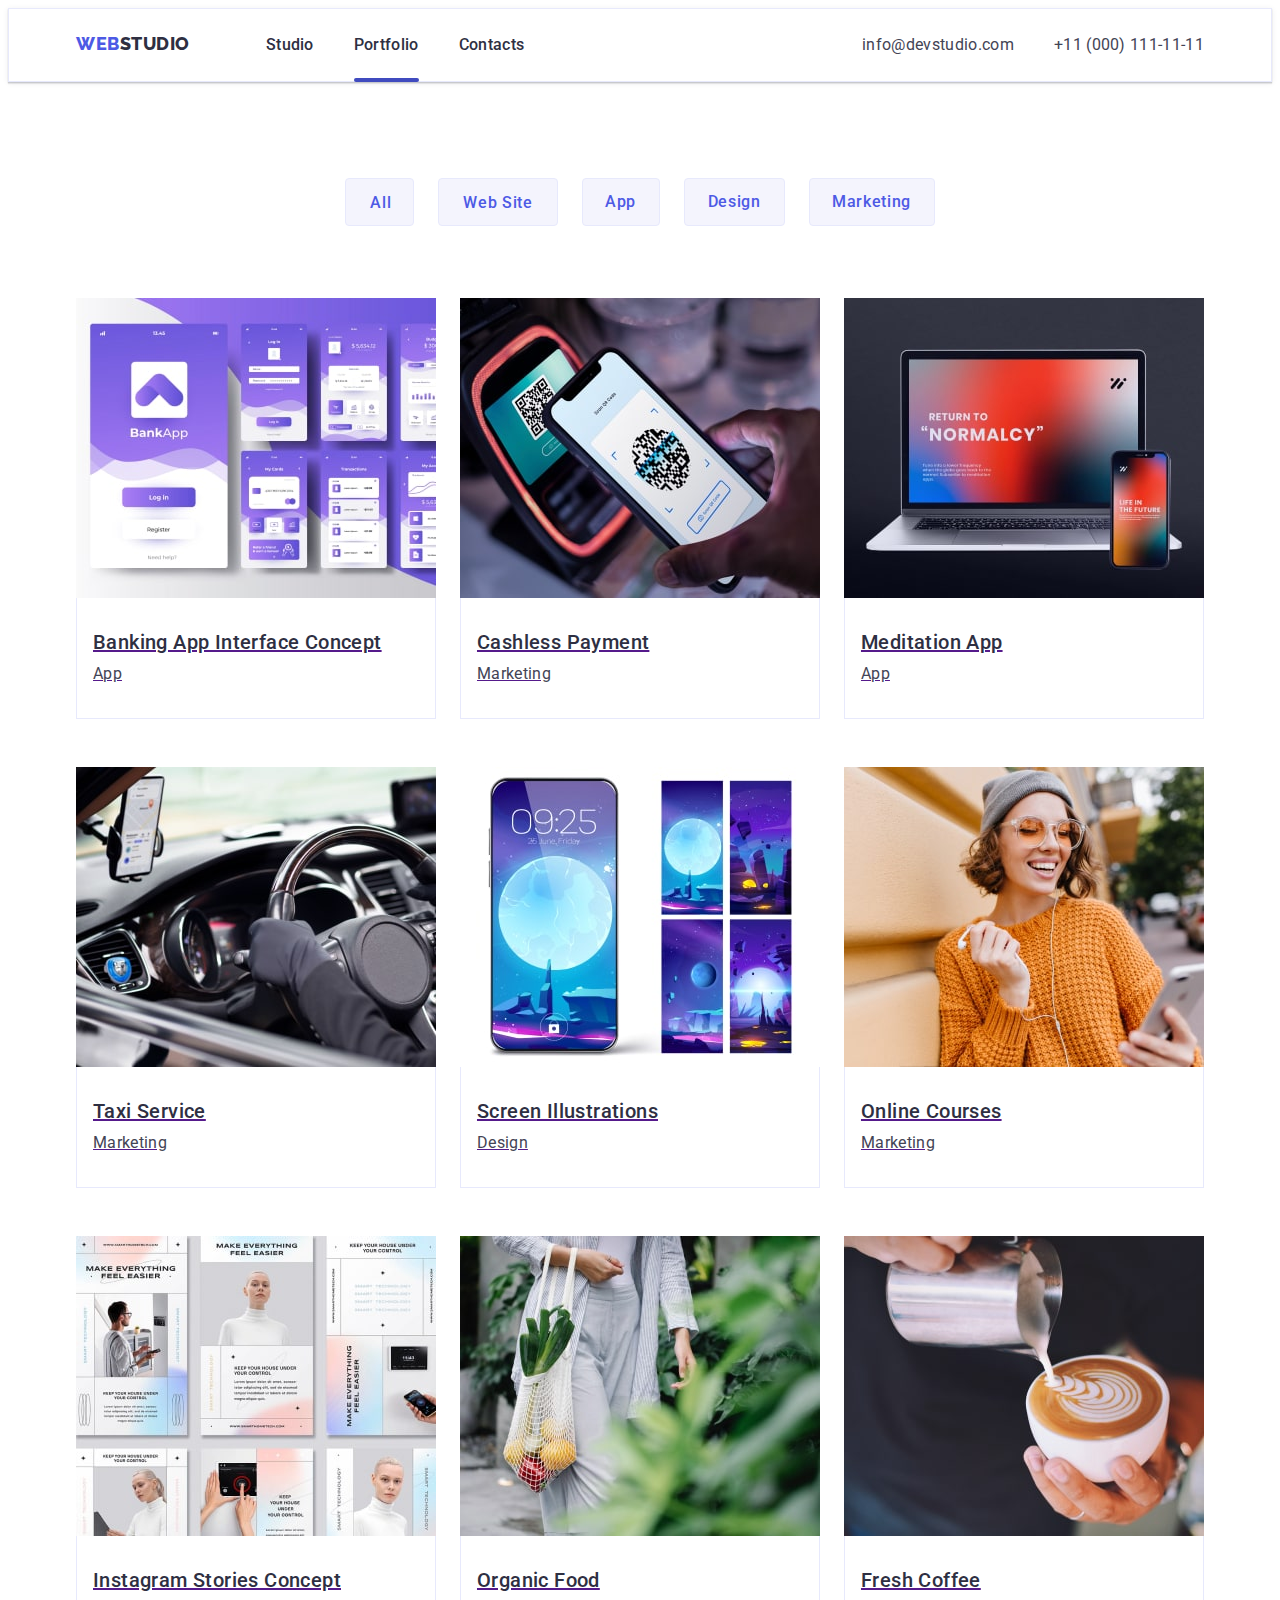
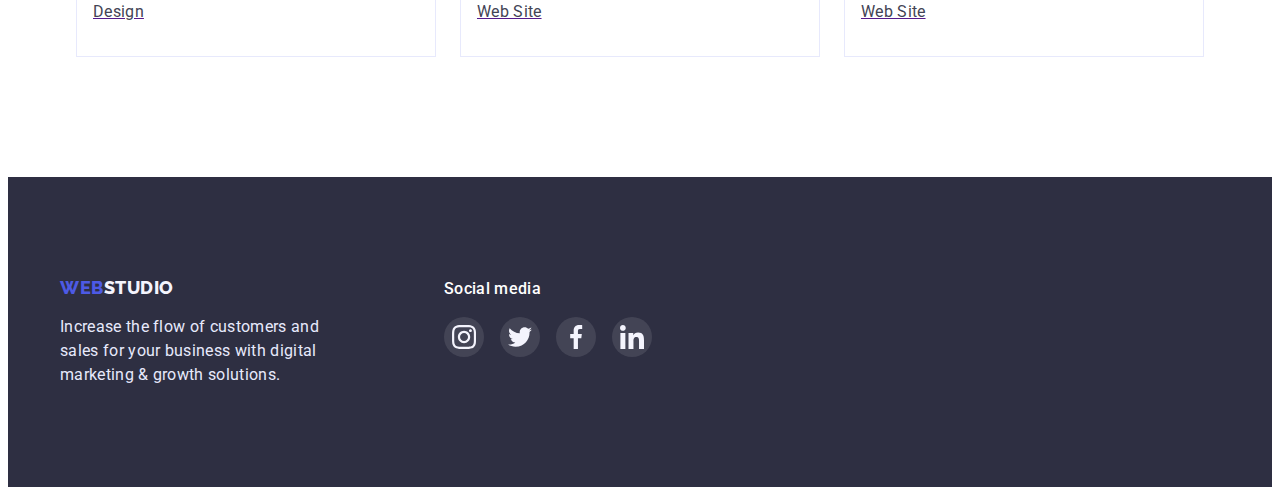
==== portfolio.html @ 3a89fd76 "new work" ====
<!DOCTYPE html>
<html lang="en">
  <head>
    <meta charset="UTF-8" />
    <meta http-equiv="X-UA-Compatible" content="IE=edge" />
    <meta name="viewport" content="width=device-width, initial-scale=1.0" />
    <title>Portfolio</title>
    <link rel="preconnect" href="https://fonts.googleapis.com" />
    <link rel="preconnect" href="https://fonts.gstatic.com" crossorigin />
    <link
      href="https://fonts.googleapis.com/css2?family=Raleway:wght@800&family=Roboto:wght@400;500;700;900&display=swap"
      rel="stylesheet"
    />
    <link
      rel="stylesheet"
      href="https://cdnjs.cloudflare.com/ajax/libs/modern-normalize/1.1.0/modern-normalize.min.css"
      integrity="sha512-wpPYUAdjBVSE4KJnH1VR1HeZfpl1ub8YT/NKx4PuQ5NmX2tKuGu6U/JRp5y+Y8XG2tV+wKQpNHVUX03MfMFn9Q=="
      crossorigin="anonymous"
      referrerpolicy="no-referrer"
    />
    <link rel="stylesheet" href="./css/styles.css" />
  </head>
  <body class="main">
    <!-- Header -->

    <header class="header">
      <div class="header-main-box container">
        <nav class="header-navigation">
          <div class="header-logo-box">
            <a href="./index.html" class="header-logo link-deco"
              ><span class="logo-color">Web</span>Studio</a
            >
          </div>
          <ul class="list header-list">
            <li class="header-li-1">
              <a href="./index.html" class="header-list-item1 link-deco"
                >Studio</a
              >
            </li>
            <li class="header-li-2">
              <a
                href="./portfolio.html"
                class="header-list-item2 link-deco active"
                >Portfolio</a
              >
            </li>
            <li>
              <a href="" class="header-list-item3 link-deco">Contacts</a>
            </li>
          </ul>
        </nav>
        <address class="header-contacts">
          <ul class="list header-contacts-flex">
            <li class="adress-list1">
              <a href="mailto:info@devstudio.com" class="header-mail link-deco"
                >info@devstudio.com</a
              >
            </li>
            <li>
              <a href="tel:+110001111111" class="header-tel link-deco"
                >+11 (000) 111-11-11</a
              >
            </li>
          </ul>
        </address>
      </div>
    </header>

    <!-- /Header -->

    <main>
      <!-- Buttons list-->
      <section class="main-section-box">
        <div class="container">
          <ul class="button-sections list">
            <li>
              <button type="button" class="button-item1">All</button>
            </li>
            <li>
              <button type="button" class="button-item2">Web Site</button>
            </li>
            <li><button type="button" class="button-item3">App</button></li>
            <li><button type="button" class="button-item4">Design</button></li>
            <li>
              <button type="button" class="button-item5">Marketing</button>
            </li>
          </ul>

          <!-- /Buttons list-->

          <!--Foto Section -->

          <ul class="list foto-section">
            <li class="foto-item">
              <a href="" class="foto-section-link">
                <div class="overlay">
                  <img
                    src="./images/banking-min.jpg"
                    alt="banking"
                    width="360"
                    height="300"
                  />
                  <div class="overlay-description">
                    <p class="decsription-text">
                      14 Stylish and User-Friendly App Design Concepts · Task
                      Manager App · Calorie Tracker App · Exotic Fruit Ecommerce
                      App · Cloud Storage App
                    </p>
                  </div>
                </div>
                <div class="team-text-box foto-border">
                  <h3 class="foto-section-h3">Banking App Interface Concept</h3>
                  <p class="foto-section-text">App</p>
                </div>
              </a>
            </li>
            <li class="foto-item">
              <a href="" class="foto-section-link">
                <div class="overlay">
                  <img
                    src="./images/payment-min.jpg"
                    alt="paiment"
                    width="360"
                    height="300"
                  />
                  <div class="overlay-description">
                    <p class="decsription-text">
                      14 Stylish and User-Friendly App Design Concepts · Task
                      Manager App · Calorie Tracker App · Exotic Fruit Ecommerce
                      App · Cloud Storage App
                    </p>
                  </div>
                </div>
                <div class="team-text-box foto-border">
                  <h3 class="foto-section-h3">Cashless Payment</h3>
                  <p class="foto-section-text">Marketing</p>
                </div>
              </a>
            </li>
            <li class="foto-item">
              <a href="" class="foto-section-link">
                <div class="overlay">
                  <img
                    src="./images/app-min.jpg"
                    alt="meditaionapp"
                    width="360"
                    height="300"
                  />
                  <div class="overlay-description">
                    <p class="decsription-text">
                      14 Stylish and User-Friendly App Design Concepts · Task
                      Manager App · Calorie Tracker App · Exotic Fruit Ecommerce
                      App · Cloud Storage App
                    </p>
                  </div>
                </div>
                <div class="team-text-box foto-border">
                  <h3 class="foto-section-h3">Meditation App</h3>
                  <p class="foto-section-text">App</p>
                </div>
              </a>
            </li>
            <li class="foto-item">
              <a href="" class="foto-section-link">
                <div class="overlay">
                  <img
                    src="./images/taxy-min.jpg"
                    alt="taxiservice"
                    width="360"
                    height="300"
                  />
                  <div class="overlay-description">
                    <p class="decsription-text">
                      14 Stylish and User-Friendly App Design Concepts · Task
                      Manager App · Calorie Tracker App · Exotic Fruit Ecommerce
                      App · Cloud Storage App
                    </p>
                  </div>
                </div>
                <div class="team-text-box foto-border">
                  <h3 class="foto-section-h3">Taxi Service</h3>
                  <p class="foto-section-text">Marketing</p>
                </div>
              </a>
            </li>
            <li class="foto-item">
              <a href="" class="foto-section-link">
                <div class="overlay">
                  <img
                    src="./images/illustrations-min.jpg"
                    alt="illustrations"
                    width="360"
                    height="300"
                  />
                  <div class="overlay-description">
                    <p class="decsription-text">
                      14 Stylish and User-Friendly App Design Concepts · Task
                      Manager App · Calorie Tracker App · Exotic Fruit Ecommerce
                      App · Cloud Storage App
                    </p>
                  </div>
                </div>
                <div class="team-text-box foto-border">
                  <h3 class="foto-section-h3">Screen Illustrations</h3>
                  <p class="foto-section-text">Design</p>
                </div>
              </a>
            </li>
            <li class="foto-item">
              <a href="" class="foto-section-link">
                <div class="overlay">
                  <img
                    src="./images/courses-min.jpg"
                    alt="courses"
                    width="360"
                    height="300"
                  />
                  <div class="overlay-description">
                    <p class="decsription-text">
                      14 Stylish and User-Friendly App Design Concepts · Task
                      Manager App · Calorie Tracker App · Exotic Fruit Ecommerce
                      App · Cloud Storage App
                    </p>
                  </div>
                </div>
                <div class="team-text-box foto-border">
                  <h3 class="foto-section-h3">Online Courses</h3>
                  <p class="foto-section-text">Marketing</p>
                </div>
              </a>
            </li>
            <li class="foto-item">
              <a href="" class="foto-section-link">
                <div class="overlay">
                  <img
                    src="./images/instagram-min.jpg"
                    alt="instastories"
                    width="360"
                    height="300"
                  />
                  <div class="overlay-description">
                    <p class="decsription-text">
                      14 Stylish and User-Friendly App Design Concepts · Task
                      Manager App · Calorie Tracker App · Exotic Fruit Ecommerce
                      App · Cloud Storage App
                    </p>
                  </div>
                </div>
                <div class="team-text-box foto-border">
                  <h3 class="foto-section-h3">Instagram Stories Concept</h3>
                  <p class="foto-section-text">Design</p>
                </div>
              </a>
            </li>
            <li class="foto-item">
              <a href="" class="foto-section-link">
                <div class="overlay">
                  <img
                    src="./images/food-min.jpg"
                    alt="organicfood"
                    width="360"
                    height="300"
                  />
                  <div class="overlay-description">
                    <p class="decsription-text">
                      14 Stylish and User-Friendly App Design Concepts · Task
                      Manager App · Calorie Tracker App · Exotic Fruit Ecommerce
                      App · Cloud Storage App
                    </p>
                  </div>
                </div>
                <div class="team-text-box foto-border">
                  <h3 class="foto-section-h3">Organic Food</h3>
                  <p class="foto-section-text">Web Site</p>
                </div>
              </a>
            </li>
            <li class="foto-item">
              <a href="" class="foto-section-link">
                <div class="overlay">
                  <img
                    src="./images/coffee-min.jpg"
                    alt="freshcoffee"
                    width="360"
                    height="300"
                  />
                  <div class="overlay-description">
                    <p class="decsription-text">
                      14 Stylish and User-Friendly App Design Concepts · Task
                      Manager App · Calorie Tracker App · Exotic Fruit Ecommerce
                      App · Cloud Storage App
                    </p>
                  </div>
                </div>
                <div class="team-text-box foto-border">
                  <h3 class="foto-section-h3">Fresh Coffee</h3>
                  <p class="foto-section-text">Web Site</p>
                </div>
              </a>
            </li>
          </ul>
        </div>
      </section>
    </main>

    <!-- Footer -->
    <footer class="background-footer">
      <div class="footer-container">
        <div>
          <a href="./index.html" class="footer-title link-deco"
            ><span class="logo-color">Web</span>Studio</a
          >
          <p class="footer-text">
            Increase the flow of customers and sales for your business with
            digital marketing & growth solutions.
          </p>
        </div>
        <div class="footer-social-box">
          <p class="footer-social-text">Social media</p>
          <ul class="footer-socials-list list">
            <li class="footer-icons">
              <a href="" class="footer-icon-1">
                <svg width="24" height="24">
                  <use href="./images/symbol-defs.svg#icon-instagram"></use>
                </svg>
              </a>
            </li>
            <li class="footer-icons">
              <a href="" class="footer-icon-1">
                <svg width="24" height="24">
                  <use href="./images/symbol-defs.svg#icon-twitter"></use>
                </svg>
              </a>
            </li>
            <li class="footer-icons">
              <a href="" class="footer-icon-1">
                <svg width="24" height="24">
                  <use href="./images/symbol-defs.svg#icon-facebook"></use>
                </svg>
              </a>
            </li>
            <li class="footer-icons">
              <a href="" class="footer-icon-1">
                <svg width="24" height="24">
                  <use href="./images/symbol-defs.svg#icon-linkedin"></use>
                </svg>
              </a>
            </li>
          </ul>
        </div>
      </div>
    </footer>
  </body>
</html>
---- css/styles.css ----
:root {
  --main-title-color: #2e2f42;
  --secondary-text-color: #434455;
  --button-section-color: #4d5ae5;
}

h1,
h2,
h3,
h4,
h5,
h6,
p {
  margin: 0;
}

ul {
  margin: 0;
  padding: 0;
}

img {
  display: block;
}
body {
  font-family: "Roboto", sans-serif;
}

.container {
  width: 1160px;
  margin: 0 auto;
  padding-left: 16px;
  padding-right: 16px;
  box-sizing: border-box;
}

.header-main-box {
  display: flex;
  align-items: center;
}

.list {
  list-style: none;
  margin: 0;
  padding: 0;
}
/* ---------------  Header ----------*/

.header {
  border: 1px solid #e7e9fc;
  padding: 24px 0;
  box-shadow: 0px 2px 1px rgba(46, 47, 66, 0.08),
    0px 1px 1px rgba(46, 47, 66, 0.16), 0px 1px 6px rgba(46, 47, 66, 0.08);
}

.header-navigation {
  display: flex;
}
.header-logo {
  font-family: "Raleway";
  font-style: normal;
  font-weight: 800;
  font-size: 18px;
  line-height: 1.2;
  letter-spacing: 0.03em;
  color: var(--main-title-color);
  text-transform: uppercase;
}

.header-logo-box {
  margin-right: 76px;
}

.header-list {
  display: flex;
  margin-left: 0 auto;
}

.header-contacts {
  margin-left: auto;
}

.header-contacts-flex {
  display: flex;
}

.logo-color {
  color: #4d5ae5;
}

.active {
  position: relative;
}

.header-list-item1 {
  font-weight: 500;
  font-size: 16px;
  line-height: 1.5;
  letter-spacing: 0.02em;
  color: var(--main-title-color);
  transition: 250ms cubic-bezier(0.4, 0, 0.2, 1);
}

.active::after {
  content: "";
  position: absolute;
  left: 0;
  bottom: -145%;
  display: block;
  width: 100%;
  height: 4px;
  background-color: #404bbf;
  border-radius: 2px;
}

.header-li-1 {
  margin-right: 40px;
}

.header-list-item1:hover,
.header-list-item1:focus {
  color: #404bbf;
}

.header-list-item2 {
  font-weight: 500;
  font-size: 16px;
  line-height: 1.5;
  letter-spacing: 0.02em;
  color: var(--main-title-color);
  transition: 250ms cubic-bezier(0.4, 0, 0.2, 1);
}

.header-li-2 {
  margin-right: 40px;
}

.header-list-item2:hover,
.header-list-item2:focus {
  color: #404bbf;
}

.header-list-item3 {
  font-weight: 500;
  font-size: 16px;
  line-height: 1.5;
  letter-spacing: 0.02em;
  color: var(--main-title-color);
  transition: 250ms cubic-bezier(0.4, 0, 0.2, 1);
}

.header-list-item3:hover,
.header-list-item3:focus {
  color: #404bbf;
}

.header-mail {
  font-style: normal;
  font-weight: 400;
  font-size: 16px;
  line-height: 1.5;
  letter-spacing: 0.02em;
  color: #434455;
  transition: 250ms cubic-bezier(0.4, 0, 0.2, 1);
}

.header-mail:hover,
.header-mail:focus {
  color: #404bbf;
}

.header-tel {
  font-style: normal;
  font-weight: 400;
  font-size: 16px;
  line-height: 1.5;
  letter-spacing: 0.02em;
  color: #434455;
  transition: 250ms cubic-bezier(0.4, 0, 0.2, 1);
}

.adress-list1 {
  margin-right: 40px;
}

.header-tel:hover,
.header-tel:focus {
  color: #404bbf;
}

/* /Header */

/* -----------------------Web Studio ---*/

.main {
  background: #ffffff;
}

.link-deco {
  text-decoration: none;
}

/*------- Hero Section */

.hero-background {
  padding-top: 188px;
  padding-bottom: 188px;
  margin: auto;

  background-color: #2e2f42;

  background-image: linear-gradient(
      rgba(46, 47, 66, 0.7),
      rgba(46, 47, 66, 0.7)
    ),
    url(../images/people-office\ .jpg);

  height: 600px;
  max-width: 1440px;
  background-size: cover;
  background-repeat: no-repeat;
  background-position: center;
}

.hero-title {
  margin: 0 auto;
  margin-bottom: 48px;
  width: 496px;
  font-style: normal;
  font-size: 56px;
  line-height: 1.1;
  letter-spacing: 0.02em;
  color: #ffffff;
  text-align: center;
}

.hero-button {
  font-family: "Roboto";
  font-style: normal;
  font-weight: 500;
  font-size: 16px;
  line-height: 1.5;
  letter-spacing: 0.04em;
  color: #ffffff;
  background: #4d5ae5;
  cursor: pointer;
  padding: 16px 32px;
  border-radius: 4px;
  border: none;
  display: inline-block;
  margin-left: auto;
  margin-right: auto;
  transition: 250ms cubic-bezier(0.4, 0, 0.2, 1);
}

.hero-button:hover,
.hero-button:focus {
  background: #404bbf;
}

.hero-main-box {
  margin: 0 auto;
  display: flex;
  flex-direction: column;
}

.backdrop {
  position: absolute;
  top: 0;
  left: 0;
  width: 100%;
  height: 676px;
  background-color: rgba(33, 33, 33, 0.2);
  opacity: 1;
  transition: opacity 250ms cubic-bezier(0.4, 0, 0.2, 1);
}

.backdrop.is-hidden {
  opacity: 0;
  pointer-events: none;
}

.modal {
  position: absolute;
  width: 408px;
  height: 576px;
  transform: translate(-50%, -50%);
  background: #fcfcfc;
  top: 374px;
  left: 50%;
  padding: 24px;
  transition: 250ms cubic-bezier(0.4, 0, 0.2, 1);
}

.modal-button {
  position: absolute;
  top: 24px;
  right: 24px;
  width: 24px;
  height: 24px;
  background: #e7e9fc;
  border: 1px solid rgba(0, 0, 0, 0.1);
  border-radius: 50%;
  margin-left: auto;
  transition: 250ms cubic-bezier(0.4, 0, 0.2, 1);
  display: flex;
  padding: 0;
}

.modal-button:hover,
.modal-button:focus {
  background: #404bbf;
  fill: #ffffff;
}

.close-modal-icon {
  width: 8px;
  height: 8px;
  margin: auto;
}

/* /Hero Section */

/* ----------------Section 1 */

.main-section1-h3 {
  font-weight: 500;
  font-size: 20px;
  line-height: 1.2;
  letter-spacing: 0.02em;
  color: var(--main-title-color);
  margin: 0;
}

.main-section1-text {
  font-weight: 400;
  font-size: 16px;
  line-height: 1.5;
  letter-spacing: 0.02em;
  color: var(--secondary-text-color);
  width: 264px;
  margin: 0;
  margin-top: 8px;
}

.section1-box-item {
  height: 112px;
  background: #f4f4fd;
  border-radius: 4px;
  margin-bottom: 8px;
  display: flex;
  justify-content: center;
  align-items: center;
}

.section1-icons {
  display: flex;
  width: 64px;
  height: 64px;
}

/* /Section 1 */

.section1-box {
  padding-top: 120px;
  padding-bottom: 120px;
}

.section-1 {
  display: flex;
  list-style: none;
  padding: 0;
  gap: 24px;
  margin-left: 0;
}

/*---------------- Section 2 */

.section2-box {
  padding-bottom: 120px;
}

.main-section2-h2 {
  font-size: 36px;
  line-height: 1.1;
  letter-spacing: 0.02em;
  color: var(--main-title-color);
  display: flex;
  justify-content: center;
  margin-bottom: 72px;
}

.section-2 {
  display: flex;
  justify-content: center;
  gap: 24px;
}
/* /Section 2 */

/* -----------------Section 3*/

.team-text-box {
  padding: 32px 16px;
}

.main-section3-h2 {
  font-size: 36px;
  line-height: 1.1;
  letter-spacing: 0.02em;
  color: var(--main-title-color);
  margin: 0;
  display: flex;
  justify-content: center;
  margin-bottom: 72px;
  text-transform: capitalize;
}

.our-team-h3 {
  font-weight: 500;
  font-size: 20px;
  line-height: 1.2;
  letter-spacing: 0.02em;
  color: var(--main-title-color);
  display: flex;
  justify-content: center;
  margin: 0;
  margin-bottom: 8px;
}

.our-team-text {
  font-weight: 400;
  font-size: 16px;
  line-height: 1.5;
  letter-spacing: 0.02em;
  color: var(--secondary-text-color);
  display: flex;
  justify-content: center;
  margin: 0;
}

.team-section {
  background: #f4f4fd;
  padding-bottom: 120px;
  padding-top: 120px;
}

.team-list-1 {
  display: flex;
  flex-direction: column;
  background: #ffffff;
  box-shadow: 0px 1px 6px rgba(46, 47, 66, 0.08),
    0px 1px 1px rgba(46, 47, 66, 0.16), 0px 2px 1px rgba(46, 47, 66, 0.08);
  border-radius: 0px 0px 4px 4px;
}

.social-list {
  display: flex;
  gap: 24px;
  justify-content: center;
  margin-top: 8px;
}

.team-list-size {
  width: 40px;
  height: 40px;
}

.social-link-item {
  display: flex;
  width: 40px;
  height: 40px;
  background-color: #4d5ae5;
  border-radius: 50%;
  justify-content: center;
  align-items: center;
  transition: 250ms cubic-bezier(0.4, 0, 0.2, 1);
}

.team-sections-svg {
  display: flex;
  width: 16px;
  height: 16px;
}

.team-sections-svg {
  fill: currentColor;
}

.social-link-item:hover,
.social-link-item:focus {
  background-color: #404bbf;
}

/* /Section 3*/

/* Section 4 */

.customers-section {
  padding-top: 130px;
  padding-bottom: 120px;
}

.main-section4-h2 {
  font-size: 36px;
  line-height: 1.1;
  letter-spacing: 0.02em;
  color: var(--main-title-color);
  margin: 0;
  display: flex;
  justify-content: center;
  margin-bottom: 72px;
  text-transform: capitalize;
}

.customers-list {
  display: flex;
  gap: 24px;
}

.customers-items {
  width: 168px;
  height: 88px;
  border: 1px solid #8e8f99;
  border-radius: 4px;
  display: flex;
  justify-content: center;
  align-items: center;
  color: #8e8f99;
  transition: 250ms cubic-bezier(0.4, 0, 0.2, 1);
}

.customers-items:hover,
.customers-items:focus {
  border: 1px solid #404bbf;
  color: #404bbf;
}

.section4-icon-1 {
  width: 41px;
  height: 47px;
  fill: #8e8f99;
  fill: currentColor;
}

.section4-icon-2 {
  width: 40px;
  height: 52px;
  /* fill: #8e8f99; */
  fill: currentColor;
}

.section4-icon-3 {
  width: 44px;
  height: 41px;
  fill: #8e8f99;
  fill: currentColor;
}

.section4-icon-4 {
  width: 84px;
  height: 41px;
  fill: #8e8f99;
  fill: currentColor;
}

.section4-icon-5 {
  width: 63px;
  height: 45px;
  fill: #8e8f99;
  fill: currentColor;
}

.section4-icon-6 {
  width: 94px;
  height: 44px;
  fill: #8e8f99;
  fill: currentColor;
}

/* /Section 4 */

/* ------------------------Portfolio */

/* ------Button list-------- */

.main-section-box {
  padding-top: 96px;
  padding-bottom: 120px;
}

.button-sections {
  display: flex;
  justify-content: center;
  gap: 24px;
  margin-bottom: 72px;
}

.button-item1 {
  font-family: "Roboto";
  font-weight: 500;
  font-size: 16px;
  line-height: 1.5;
  letter-spacing: 0.04em;
  color: var(--button-section-color);
  background: #f4f4fd;
  cursor: pointer;
  width: 69px;
  height: 48px;
  border-radius: 4px;
  border: 1px solid #e7e9fc;
  padding: 12px 24px;
  transition: 250ms cubic-bezier(0.4, 0, 0.2, 1);
}

.button-item1:hover,
.button-item1:focus {
  color: #ffffff;
  background: #404bbf;
  box-shadow: 0px 3px 1px rgba(0, 0, 0, 0.1), 0px 2px 1px rgba(0, 0, 0, 0.08),
    0px 2px 2px rgba(0, 0, 0, 0.12);
  border: #ffffff;
}

.button-item2 {
  font-family: "Roboto";
  font-weight: 500;
  font-size: 16px;
  line-height: 1.5;
  letter-spacing: 0.04em;
  color: var(--button-section-color);
  background: #f4f4fd;
  cursor: pointer;
  height: 48px;
  border: 1px solid #e7e9fc;
  border-radius: 4px;
  padding: 12px 24px;
  transition: 250ms cubic-bezier(0.4, 0, 0.2, 1);
}

.button-item2:hover,
.button-item2:focus {
  color: #ffffff;
  background: #404bbf;
  box-shadow: 0px 3px 1px rgba(0, 0, 0, 0.1), 0px 2px 1px rgba(0, 0, 0, 0.08),
    0px 2px 2px rgba(0, 0, 0, 0.12);
  border: #ffffff;
}

.button-item3 {
  font-family: "Roboto";
  font-weight: 500;
  font-size: 16px;
  line-height: 1.5;
  letter-spacing: 0.04em;
  color: var(--button-section-color);
  background: #f4f4fd;
  cursor: pointer;
  width: 78px;
  height: 48px;
  border: 1px solid #e7e9fc;
  border-radius: 4px;
  transition: 250ms cubic-bezier(0.4, 0, 0.2, 1);
}

.button-item3:hover,
.button-item3:focus {
  color: #ffffff;
  background: #404bbf;
  box-shadow: 0px 3px 1px rgba(0, 0, 0, 0.1), 0px 2px 1px rgba(0, 0, 0, 0.08),
    0px 2px 2px rgba(0, 0, 0, 0.12);
  border: #ffffff;
}

.button-item4 {
  font-family: "Roboto";
  font-weight: 500;
  font-size: 16px;
  line-height: 1.5;
  letter-spacing: 0.04em;
  color: var(--button-section-color);
  background: #f4f4fd;
  cursor: pointer;
  width: 101px;
  height: 48px;
  border: 1px solid #e7e9fc;
  border-radius: 4px;
  transition: 250ms cubic-bezier(0.4, 0, 0.2, 1);
}

.button-item4:hover,
.button-item4:focus {
  color: #ffffff;
  background: #404bbf;
  box-shadow: 0px 3px 1px rgba(0, 0, 0, 0.1), 0px 2px 1px rgba(0, 0, 0, 0.08),
    0px 2px 2px rgba(0, 0, 0, 0.12);
  border: #ffffff;
}

.button-item5 {
  font-family: "Roboto";
  font-weight: 500;
  font-size: 16px;
  line-height: 1.5;
  letter-spacing: 0.04em;
  color: var(--button-section-color);
  background: #f4f4fd;
  cursor: pointer;
  width: 126px;
  height: 48px;
  border: 1px solid #e7e9fc;
  border-radius: 4px;
  transition: 250ms cubic-bezier(0.4, 0, 0.2, 1);
}

.button-item5:hover,
.button-item5:focus {
  color: #ffffff;
  background: #404bbf;
  box-shadow: 0px 3px 1px rgba(0, 0, 0, 0.1), 0px 2px 1px rgba(0, 0, 0, 0.08),
    0px 2px 2px rgba(0, 0, 0, 0.12);
  border: #ffffff;
}

/* /Button list */

/* ---------Portfolio Foto Section ------ */

.foto-section-h3 {
  font-weight: 500;
  font-size: 20px;
  line-height: 1.2;
  letter-spacing: 0.02em;
  color: var(--main-title-color);
  margin-bottom: 8px;
}

.foto-section-text {
  font-weight: 400;
  font-size: 16px;
  line-height: 1.5;
  letter-spacing: 0.02em;
  color: var(--secondary-text-color);
  margin: 0;
}

.foto-border {
  background: #ffffff;
  border-bottom: 1px solid #e7e9fc;
  border-left: 1px solid #e7e9fc;
  border-right: 1px solid #e7e9fc;
}

.foto-section {
  display: flex;
  flex-wrap: wrap;
  row-gap: 48px;
  column-gap: 24px;
}

.foto-item {
  width: calc((100% - 48px) / 3);
}

.foto-section-link {
  display: block;
  position: relative;
  overflow: hidden;
  width: 100%;
  height: 100%;
}

.foto-section-link:hover,
.foto-section-link:focus {
  transition-duration: 250ms;
  box-shadow: 0px 1px 6px rgba(46, 47, 66, 0.08),
    0px 1px 1px rgba(46, 47, 66, 0.16), 0px 2px 1px rgba(46, 47, 66, 0.08);
}

/* <<----- box shadow working  */
/* .foto-item:hover,
.foto-item:focus {
  /* transition-duration: 3000ms;
  box-shadow: 0px 1px 6px rgba(46, 47, 66, 0.08),
    0px 1px 1px rgba(46, 47, 66, 0.16), 0px 2px 1px rgba(46, 47, 66, 0.08);
} */

.overlay {
  position: relative;
  overflow: hidden;
}

.overlay-description {
  position: absolute;
  top: 0;
  left: 0;
  width: 100%;
  height: 100%;
  padding: 41px 32px 163px 32px;
  background: #4d5ae5;
  transform: translateY(100%);
  transition: transform 250ms cubic-bezier(0.4, 0, 0.2, 1);
}

.foto-section-link:hover .overlay-description {
  opacity: 0.8;
  transform: translateY(0);
}

.foto-section-link:focus .overlay-description {
  opacity: 0.8;
  transform: translateY(0);
}

.decsription-text {
  width: auto;
  height: 96px;
  font-weight: 400;
  font-size: 16px;
  line-height: 1.5;
  letter-spacing: 0.02em;
  color: #f4f4fd;
}

/* ---//Portfolio Foto Section--- */

/* -------------------Footer */

.footer-container {
  display: flex;
  width: 1160px;
  margin: 0 auto;
  padding-left: 16px;
  padding-right: 16px;
}

.background-footer {
  background: #2e2f42;
  padding-top: 100px;
  padding-bottom: 100px;
}

.footer-title {
  font-family: "Raleway";
  font-style: normal;
  font-weight: 800;
  font-size: 18px;
  line-height: 1.2;
  color: #f4f4fd;
  letter-spacing: 0.03em;
  text-transform: uppercase;
  margin-bottom: 16px;
  display: inline-block;
}
.footer-text {
  font-weight: 400;
  font-size: 16px;
  line-height: 1.5;
  color: #e7e9fc;
  letter-spacing: 0.02em;
  width: 264px;
}

.footer-social-text {
  font-weight: 500;
  font-size: 16px;
  line-height: 1.5;
  letter-spacing: 0.02em;
  color: #ffffff;
  margin-bottom: 16px;
}

.footer-social-box {
  margin-left: 120px;
  margin-right: auto;
}

.footer-socials-list {
  display: flex;
  justify-content: center;
  gap: 16px;
}

.footer-icon-1:hover,
.footer-icon-1:focus {
  background-color: #31d0aa;
}

.footer-icon-1 {
  display: flex;
  width: 40px;
  height: 40px;
  background-color: rgba(255, 255, 255, 0.1);
  border-radius: 50%;
  justify-content: center;
  align-items: center;
  transition: 250ms cubic-bezier(0.4, 0, 0.2, 1);
}

.footer-svg {
  display: flex;
  width: 24px;
  height: 24px;
}

/* /Footer */
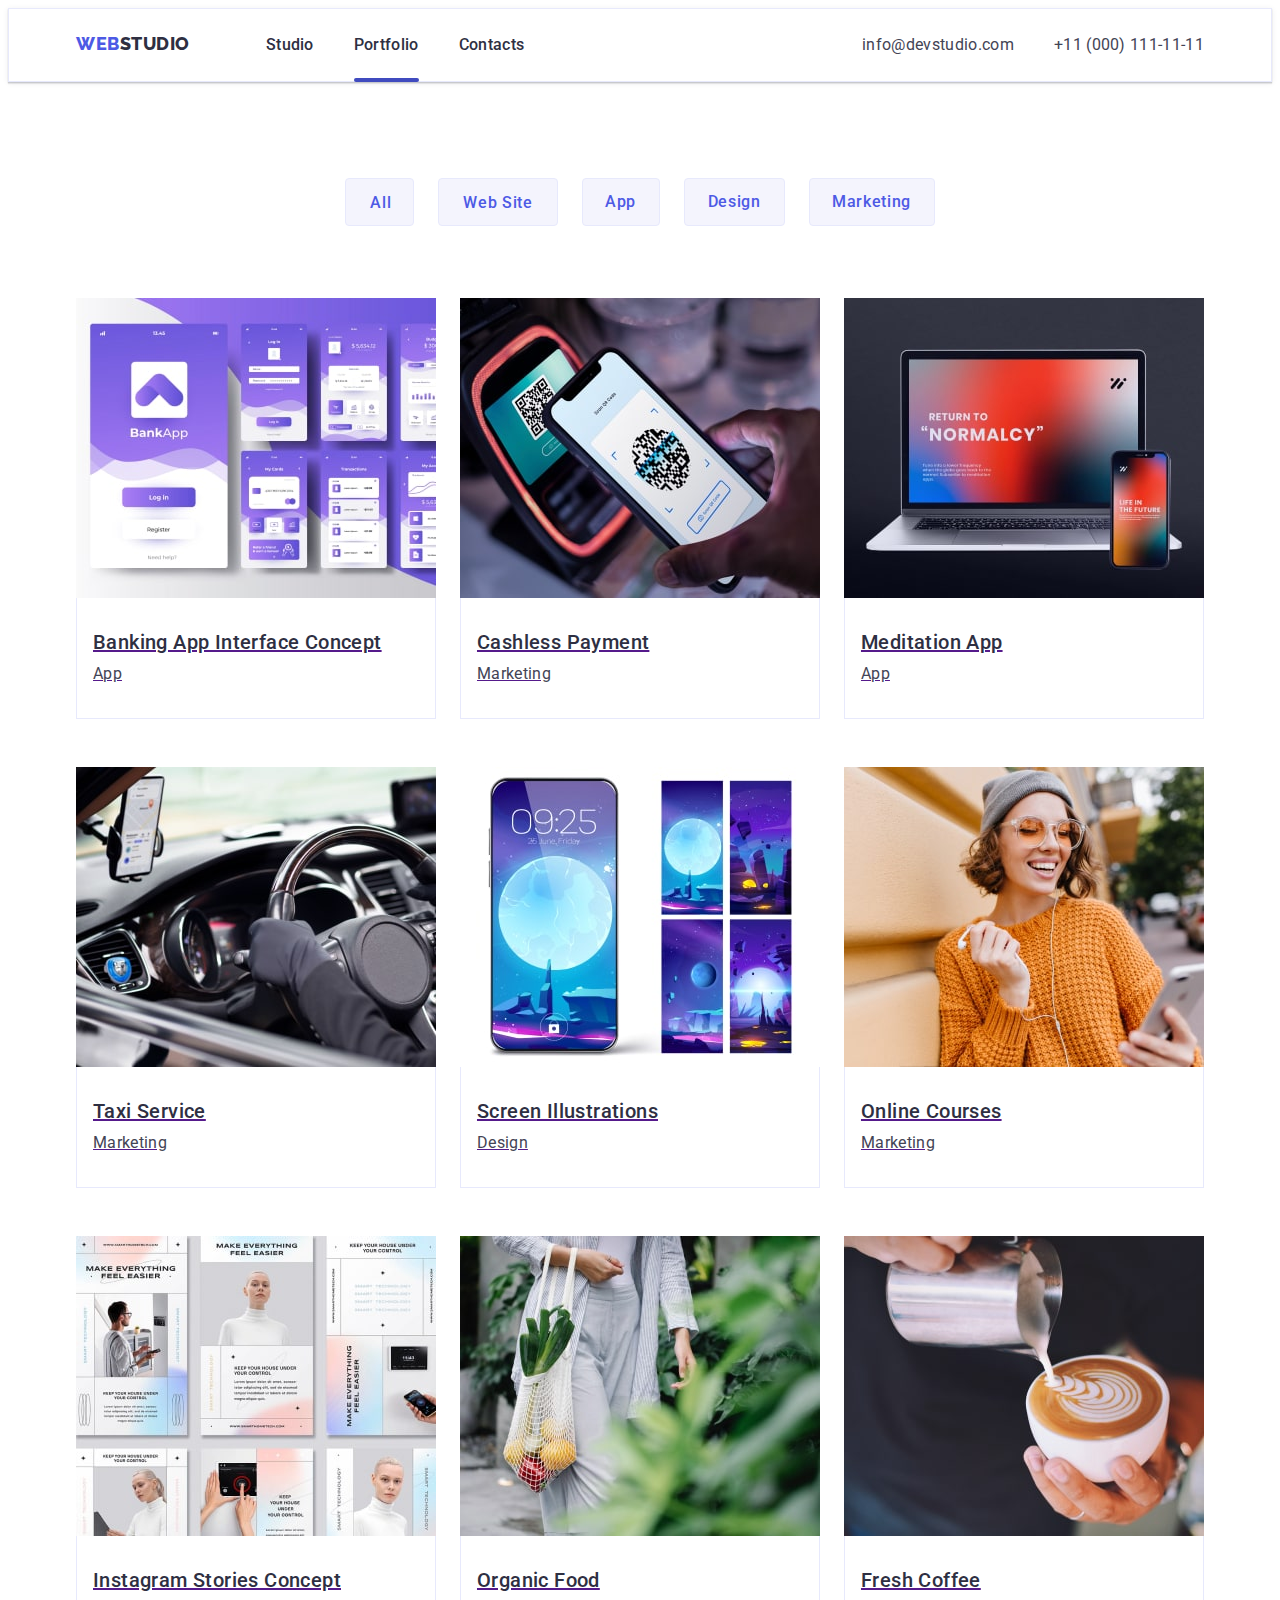
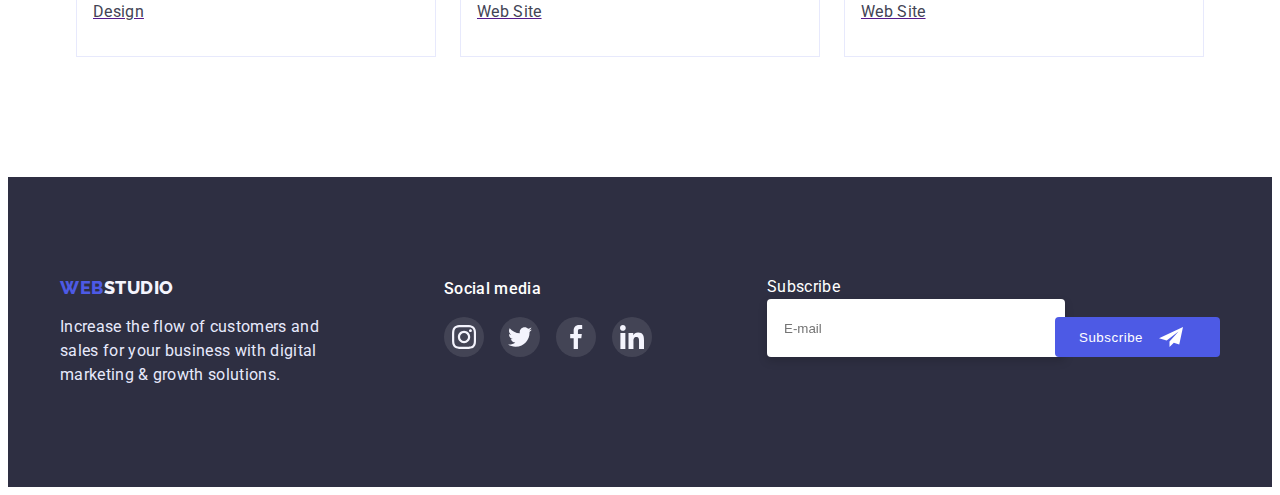
==== commit 4b84e315: "portfolio  new footer+" ====
--- a/portfolio.html
+++ b/portfolio.html
@@ -348,6 +348,27 @@
             </li>
           </ul>
         </div>
+        <div class="footer-subscribe-box">
+          <p class="footer-subscribe-text">Subscribe</p>
+          <!-- <div class="footer-subtitle"> -->
+          <label for="Subscribe">
+            <input
+              class="footer-form"
+              id="Subscribe"
+              type="text"
+              placeholder="E-mail"
+            />
+          </label>
+          <a href="">
+            <button class="footer-button" type="submit">
+              Subscribe
+              <svg class="footer-telega-logo" width="24" height="24">
+                <use href="./images/symbol-defs.svg#icon-Telegram"></use>
+              </svg>
+            </button>
+            <!-- </div> -->
+          </a>
+        </div>
       </div>
     </footer>
   </body>
--- a/css/styles.css
+++ b/css/styles.css
@@ -44,6 +44,11 @@
   margin: 0;
   padding: 0;
 }
+
+.visually-hidden {
+  visibility: hidden;
+}
+
 /* ---------------  Header ----------*/
 
 .header {
@@ -288,12 +293,13 @@
   background: #fcfcfc;
   top: 374px;
   left: 50%;
-  padding: 24px;
+  padding: 72px 24px 24px 24px;
   transition: 250ms cubic-bezier(0.4, 0, 0.2, 1);
 }
 
 .modal-button {
   position: absolute;
+  display: flex;
   top: 24px;
   right: 24px;
   width: 24px;
@@ -303,7 +309,6 @@
   border-radius: 50%;
   margin-left: auto;
   transition: 250ms cubic-bezier(0.4, 0, 0.2, 1);
-  display: flex;
   padding: 0;
 }
 
@@ -319,6 +324,275 @@
   margin: auto;
 }
 
+.modal-main-title {
+  font-weight: 500;
+  font-size: 16px;
+  line-height: 1.5;
+  text-align: center;
+  margin-bottom: 16px;
+}
+
+.modal-form {
+  display: flex;
+  flex-direction: column;
+  align-items: center;
+}
+
+.form-box {
+  position: relative;
+}
+
+.form-group {
+  margin-bottom: 8px;
+}
+
+.text-form {
+  margin-bottom: 20px;
+}
+
+.form-input-1 {
+  width: 100%;
+  height: 40px;
+  border: 1px solid rgba(33, 33, 33, 0.2);
+  border-radius: 4px;
+  padding: 0;
+  padding-left: 38px;
+  padding-top: 11px;
+  padding-bottom: 11px;
+  outline: transparent;
+  transition: 250ms cubic-bezier(0.4, 0, 0.2, 1);
+}
+
+.form-input-1:hover,
+.form-input-1:focus {
+  border: 1px solid #4d5ae5;
+}
+
+.form-input-1:focus + .form-icon-1 {
+  fill: #4d5ae5;
+}
+
+.form-input-1:hover + .form-icon-1 {
+  fill: #4d5ae5;
+}
+
+.form-icon-1 {
+  position: absolute;
+  left: 18px;
+  top: 20%;
+  /* transform: translate(-50%); */
+}
+
+.form-input-2 {
+  width: 100%;
+  height: 40px;
+  border: 1px solid rgba(33, 33, 33, 0.2);
+  border-radius: 4px;
+  padding: 0;
+  padding-left: 38px;
+  padding-top: 11px;
+  padding-bottom: 11px;
+  outline: transparent;
+  transition: 250ms cubic-bezier(0.4, 0, 0.2, 1);
+}
+
+.form-input-2:hover,
+.form-input-2:focus {
+  border: 1px solid #4d5ae5;
+}
+
+.form-input-2:focus + .form-icon-2 {
+  fill: #4d5ae5;
+}
+
+.form-input-2:hover + .form-icon-2 {
+  fill: #4d5ae5;
+}
+
+.form-icon-2 {
+  position: absolute;
+  left: 15px;
+  top: 20%;
+}
+
+/* .form-input-2:valid {
+  background-color: #31d0aa;
+} */
+
+.form-input-3 {
+  width: 100%;
+  height: 40px;
+  border: 1px solid rgba(33, 33, 33, 0.2);
+  border-radius: 4px;
+  padding: 0;
+  padding-left: 38px;
+  padding-top: 11px;
+  padding-bottom: 11px;
+  outline: transparent;
+  transition: 250ms cubic-bezier(0.4, 0, 0.2, 1);
+}
+
+.form-input-3:hover,
+.form-input-3:focus {
+  border: 1px solid #4d5ae5;
+}
+
+.form-input-3:focus + .form-icon-3 {
+  fill: #4d5ae5;
+}
+
+.form-input-3:hover + .form-icon-3 {
+  fill: #4d5ae5;
+}
+
+.form-icon-3 {
+  position: absolute;
+  left: 14px;
+  top: 20%;
+}
+
+.text-area {
+  width: 100%;
+  height: 120px;
+  border: 1px solid rgba(33, 33, 33, 0.2);
+  border-radius: 4px;
+  resize: none;
+  padding: 8px 16px;
+  font-family: "Roboto";
+  font-style: normal;
+  font-weight: 400;
+  font-size: 12px;
+  line-height: 1.16;
+  letter-spacing: 0.04em;
+  color: rgba(117, 117, 117, 0.5);
+  transition: 250ms cubic-bezier(0.4, 0, 0.2, 1);
+}
+
+.text-area:hover,
+.text-area:focus {
+  border: 1px solid #4d5ae5;
+}
+
+.form-input-4::placeholder {
+  color: rgba(117, 117, 117, 0.5);
+}
+
+.modal-send-button {
+  font-family: "Roboto";
+  font-style: normal;
+  font-weight: 500;
+  font-size: 16px;
+  line-height: 1.5;
+  cursor: pointer;
+  display: block;
+  letter-spacing: 0.04em;
+  color: #ffffff;
+  width: 169px;
+  background: #4d5ae5;
+  box-shadow: 0px 4px 4px rgba(0, 0, 0, 0.15);
+  border-radius: 4px;
+  border: none;
+  padding: 16px 32px;
+  margin-top: 24px;
+  transition: 250ms cubic-bezier(0.4, 0, 0.2, 1);
+}
+
+.modal-send-button:hover,
+.modal-send-button:focus {
+  background: #404bbf;
+}
+
+/* .span-label {
+  display: block;
+} */
+
+.form-label span {
+  width: 360px;
+  margin-bottom: 4px;
+  color: #8e8f99;
+  letter-spacing: 0.04em;
+  font-family: "Roboto";
+  font-style: normal;
+  font-weight: 400;
+  font-size: 12px;
+  line-height: 1.16;
+  display: block;
+}
+
+.text-area-label {
+  width: 360px;
+  color: #8e8f99;
+  letter-spacing: 0.04em;
+  font-family: "Roboto";
+  font-style: normal;
+  font-weight: 400;
+  font-size: 12px;
+  line-height: 1.16;
+  display: block;
+}
+
+.form-check-box {
+}
+
+.form-check {
+  position: relative;
+}
+
+.form-icon-check {
+  position: absolute;
+  left: 26px;
+  bottom: 102px;
+  fill: #ffffff;
+}
+
+.form-label-check {
+  font-weight: 400;
+  font-size: 12px;
+  line-height: 1.16;
+  letter-spacing: 0.04em;
+  color: #757575;
+  display: flex;
+  align-items: center;
+}
+
+.form-label-check::before {
+  position: absolute;
+  left: 23px;
+  content: "";
+  display: block;
+  width: 16px;
+  height: 16px;
+  border: 1.25px solid #2e2f42;
+  border-radius: 2px;
+  margin-right: 8px;
+}
+
+.form-check:checked + .form-label-check::before {
+  background: #404bbf;
+  transition: 250ms cubic-bezier(0.4, 0, 0.2, 1);
+}
+
+.form-deco {
+  color: #4d5ae5;
+  text-decoration: underline;
+  margin-left: 5px;
+}
+
+/* .form-label-check span {
+  display: block;
+  width: 16px;
+  height: 16px;
+  border: 1.25px solid #2e2f42;
+  border-radius: 2px;
+  margin-right: 8px;
+  display: flex;
+  align-items: center;
+  /* fill: transparent; */
+
+/* .form-check:checked + .form-label-check span {
+  fill: #404bbf;
+} */
+
 /* /Hero Section */
 
 /* ----------------Section 1 */
@@ -359,8 +633,6 @@
   height: 64px;
 }
 
-/* /Section 1 */
-
 .section1-box {
   padding-top: 120px;
   padding-bottom: 120px;
@@ -373,6 +645,8 @@
   gap: 24px;
   margin-left: 0;
 }
+
+/* /Section 1 */
 
 /*---------------- Section 2 */
 
@@ -902,4 +1176,64 @@
   height: 24px;
 }
 
+.footer-subscribe-box {
+  position: relative;
+  width: 453px;
+  height: 80px;
+  display: flex;
+}
+
+.footer-subscribe-text {
+  position: absolute;
+  letter-spacing: 0.02em;
+  /* margin-bottom: 16px; */
+  color: #ffffff;
+}
+
+.footer-button {
+  position: absolute;
+  right: 0;
+  bottom: 0;
+  display: flex;
+  align-items: center;
+  text-align: center;
+  width: 165px;
+  height: 40px;
+  background: #4d5ae5;
+  border-radius: 4px;
+  letter-spacing: 0.04em;
+  color: #ffffff;
+  padding: 8px 24px;
+  border: none;
+  cursor: pointer;
+}
+
+.footer-button:hover,
+.footer-button:focus {
+  background: #404bbf;
+  transition: 250ms cubic-bezier(0.4, 0, 0.2, 1);
+}
+
+.footer-telega-logo {
+  margin-left: 16px;
+}
+
+/* .footer-subtitle {
+  position: relative;
+  display: flex;
+  gap: 24px;
+} */
+
+.footer-form {
+  position: absolute;
+  left: 0;
+  bottom: 0;
+  width: 264px;
+  height: 40px;
+  border: 1px solid rgba(255, 255, 255, 0.3);
+  filter: drop-shadow(0px 4px 4px rgba(0, 0, 0, 0.15));
+  border-radius: 4px;
+  padding: 8px 16px;
+}
+
 /* /Footer */
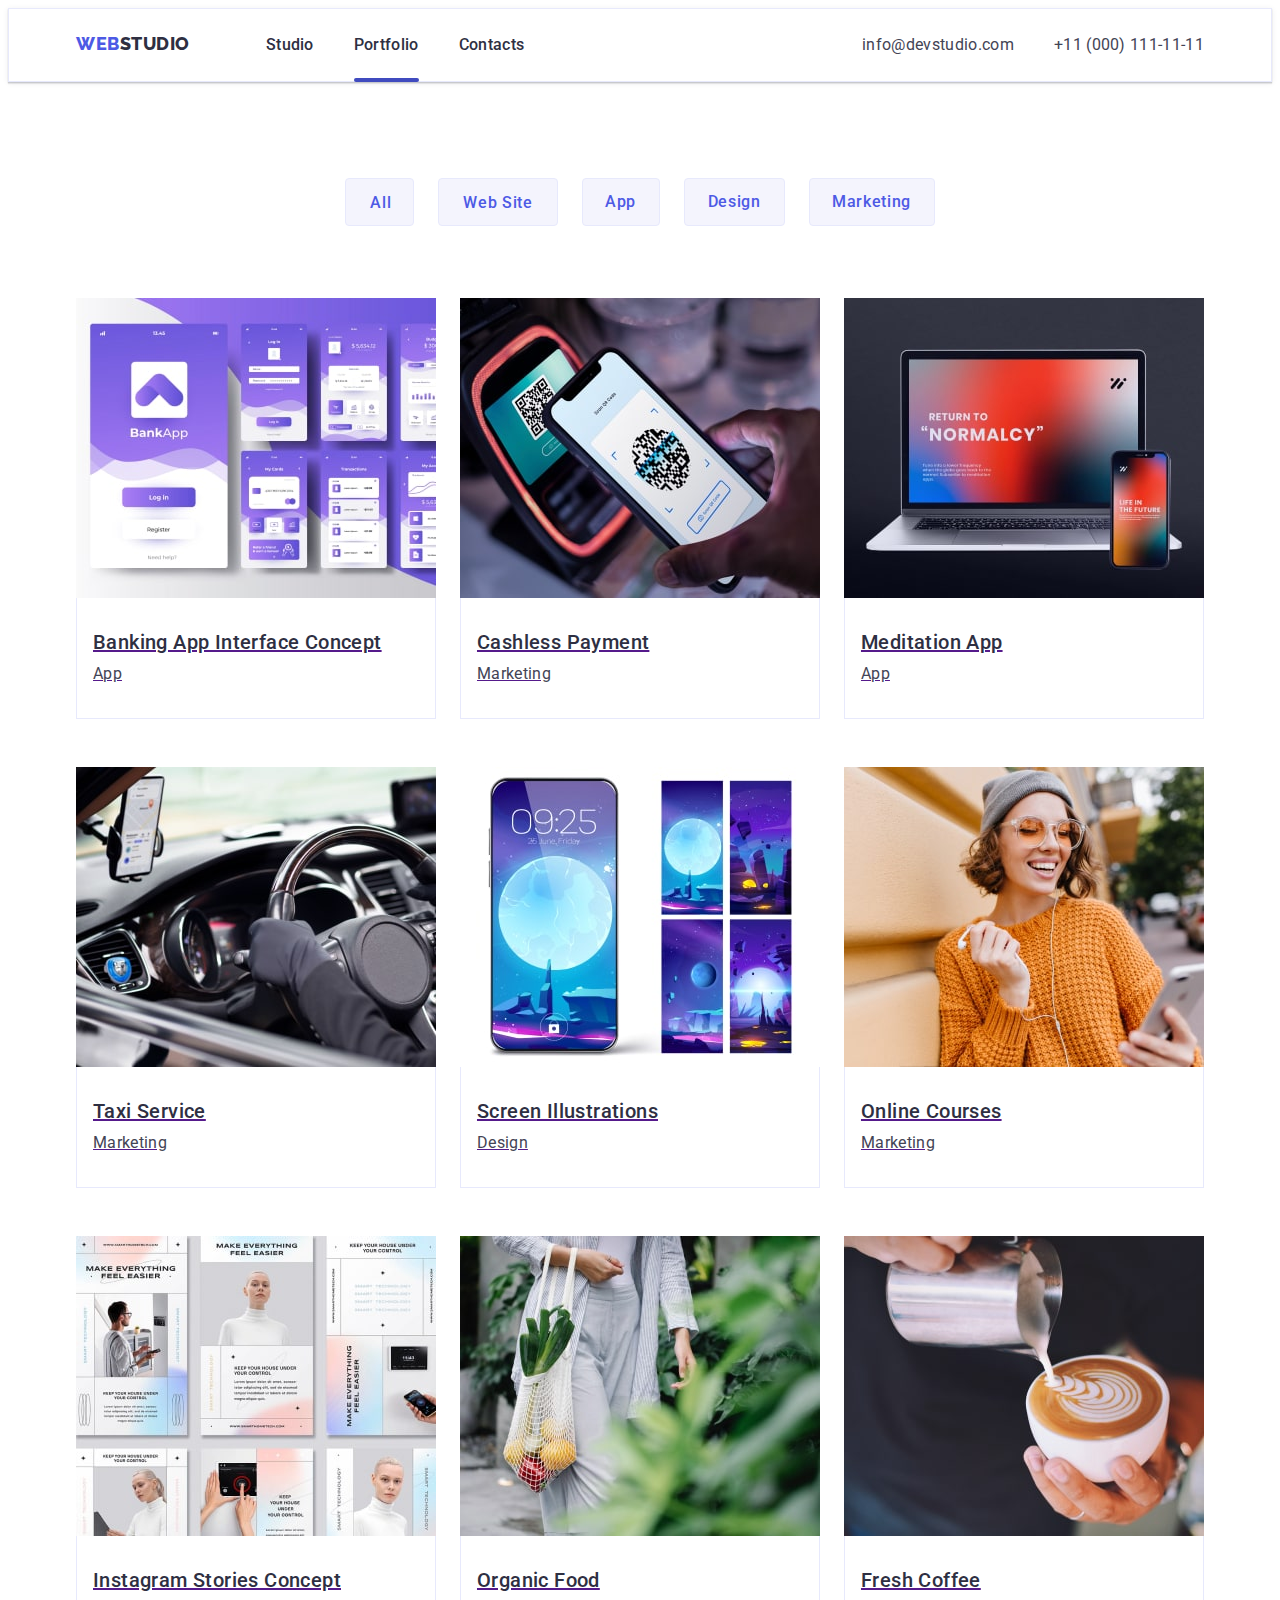
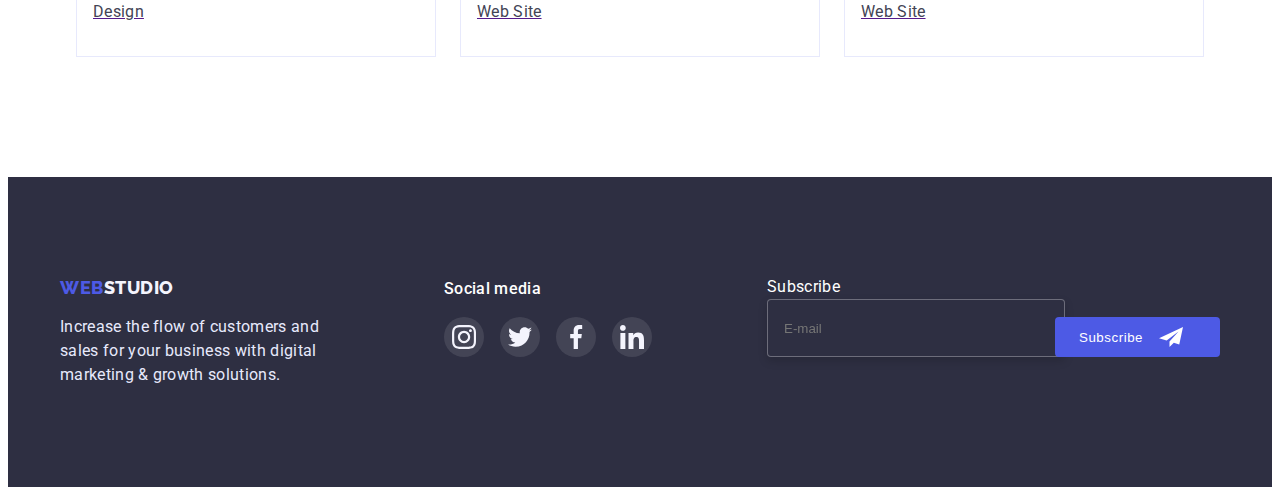
==== commit b4b9b112: "all done again" ====
--- a/portfolio.html
+++ b/portfolio.html
@@ -350,24 +350,21 @@
         </div>
         <div class="footer-subscribe-box">
           <p class="footer-subscribe-text">Subscribe</p>
-          <!-- <div class="footer-subtitle"> -->
-          <label for="Subscribe">
-            <input
-              class="footer-form"
-              id="Subscribe"
-              type="text"
-              placeholder="E-mail"
-            />
-          </label>
-          <a href="">
-            <button class="footer-button" type="submit">
-              Subscribe
-              <svg class="footer-telega-logo" width="24" height="24">
-                <use href="./images/symbol-defs.svg#icon-Telegram"></use>
-              </svg>
-            </button>
-            <!-- </div> -->
-          </a>
+          <!-- <label for="Subscribe"> -->
+          <input
+            aria-label="E-mail"
+            class="footer-form"
+            id="Subscribe"
+            type="email"
+            placeholder="E-mail"
+          />
+          <button class="footer-button" type="submit">
+            Subscribe
+            <svg class="footer-telega-logo" width="24" height="24">
+              <use href="./images/symbol-defs.svg#icon-Telegram"></use>
+            </svg>
+          </button>
+          <!-- </div> -->
         </div>
       </div>
     </footer>
--- a/css/styles.css
+++ b/css/styles.css
@@ -46,7 +46,17 @@
 }
 
 .visually-hidden {
-  visibility: hidden;
+  position: absolute;
+  width: 1px;
+  height: 1px;
+  margin: -1px;
+  border: 0;
+  padding: 0;
+
+  white-space: nowrap;
+  clip-path: inset(100%);
+  clip: rect(0 0 0 0);
+  overflow: hidden;
 }
 
 /* ---------------  Header ----------*/
@@ -288,7 +298,6 @@
 .modal {
   position: absolute;
   width: 408px;
-  height: 576px;
   transform: translate(-50%, -50%);
   background: #fcfcfc;
   top: 374px;
@@ -310,6 +319,7 @@
   margin-left: auto;
   transition: 250ms cubic-bezier(0.4, 0, 0.2, 1);
   padding: 0;
+  cursor: pointer;
 }
 
 .modal-button:hover,
@@ -336,14 +346,6 @@
   display: flex;
   flex-direction: column;
   align-items: center;
-}
-
-.form-box {
-  position: relative;
-}
-
-.form-group {
-  margin-bottom: 8px;
 }
 
 .text-form {
@@ -378,9 +380,13 @@
 
 .form-icon-1 {
   position: absolute;
-  left: 18px;
-  top: 20%;
-  /* transform: translate(-50%); */
+  left: 16px;
+  bottom: 8px;
+}
+
+.name-span {
+  display: block;
+  margin-bottom: 4px;
 }
 
 .form-input-2 {
@@ -411,8 +417,13 @@
 
 .form-icon-2 {
   position: absolute;
-  left: 15px;
-  top: 20%;
+  left: 16px;
+  bottom: 8px;
+}
+
+.phone-span {
+  display: block;
+  margin-bottom: 4px;
 }
 
 /* .form-input-2:valid {
@@ -420,6 +431,7 @@
 } */
 
 .form-input-3 {
+  position: relative;
   width: 100%;
   height: 40px;
   border: 1px solid rgba(33, 33, 33, 0.2);
@@ -447,11 +459,17 @@
 
 .form-icon-3 {
   position: absolute;
-  left: 14px;
-  top: 20%;
+  left: 16px;
+  bottom: 8px;
+}
+
+.email-span {
+  display: block;
+  margin-bottom: 4px;
 }
 
 .text-area {
+  position: relative;
   width: 100%;
   height: 120px;
   border: 1px solid rgba(33, 33, 33, 0.2);
@@ -502,13 +520,10 @@
   background: #404bbf;
 }
 
-/* .span-label {
-  display: block;
-} */
-
-.form-label span {
+.form-label {
+  position: relative;
   width: 360px;
-  margin-bottom: 4px;
+  margin-bottom: 8px;
   color: #8e8f99;
   letter-spacing: 0.04em;
   font-family: "Roboto";
@@ -529,19 +544,24 @@
   font-size: 12px;
   line-height: 1.16;
   display: block;
+  margin-bottom: 16px;
+}
+
+.text-comment {
+  display: block;
+  margin-bottom: 4px;
 }
 
 .form-check-box {
 }
 
 .form-check {
-  position: relative;
 }
 
 .form-icon-check {
   position: absolute;
   left: 26px;
-  bottom: 102px;
+  bottom: 107px;
   fill: #ffffff;
 }
 
@@ -1218,11 +1238,8 @@
   margin-left: 16px;
 }
 
-/* .footer-subtitle {
-  position: relative;
-  display: flex;
-  gap: 24px;
-} */
+.footer-main-form {
+}
 
 .footer-form {
   position: absolute;
@@ -1234,6 +1251,8 @@
   filter: drop-shadow(0px 4px 4px rgba(0, 0, 0, 0.15));
   border-radius: 4px;
   padding: 8px 16px;
+  background: #2e2f42;
+  color: rgba(255, 255, 255, 0.6);
 }
 
 /* /Footer */
